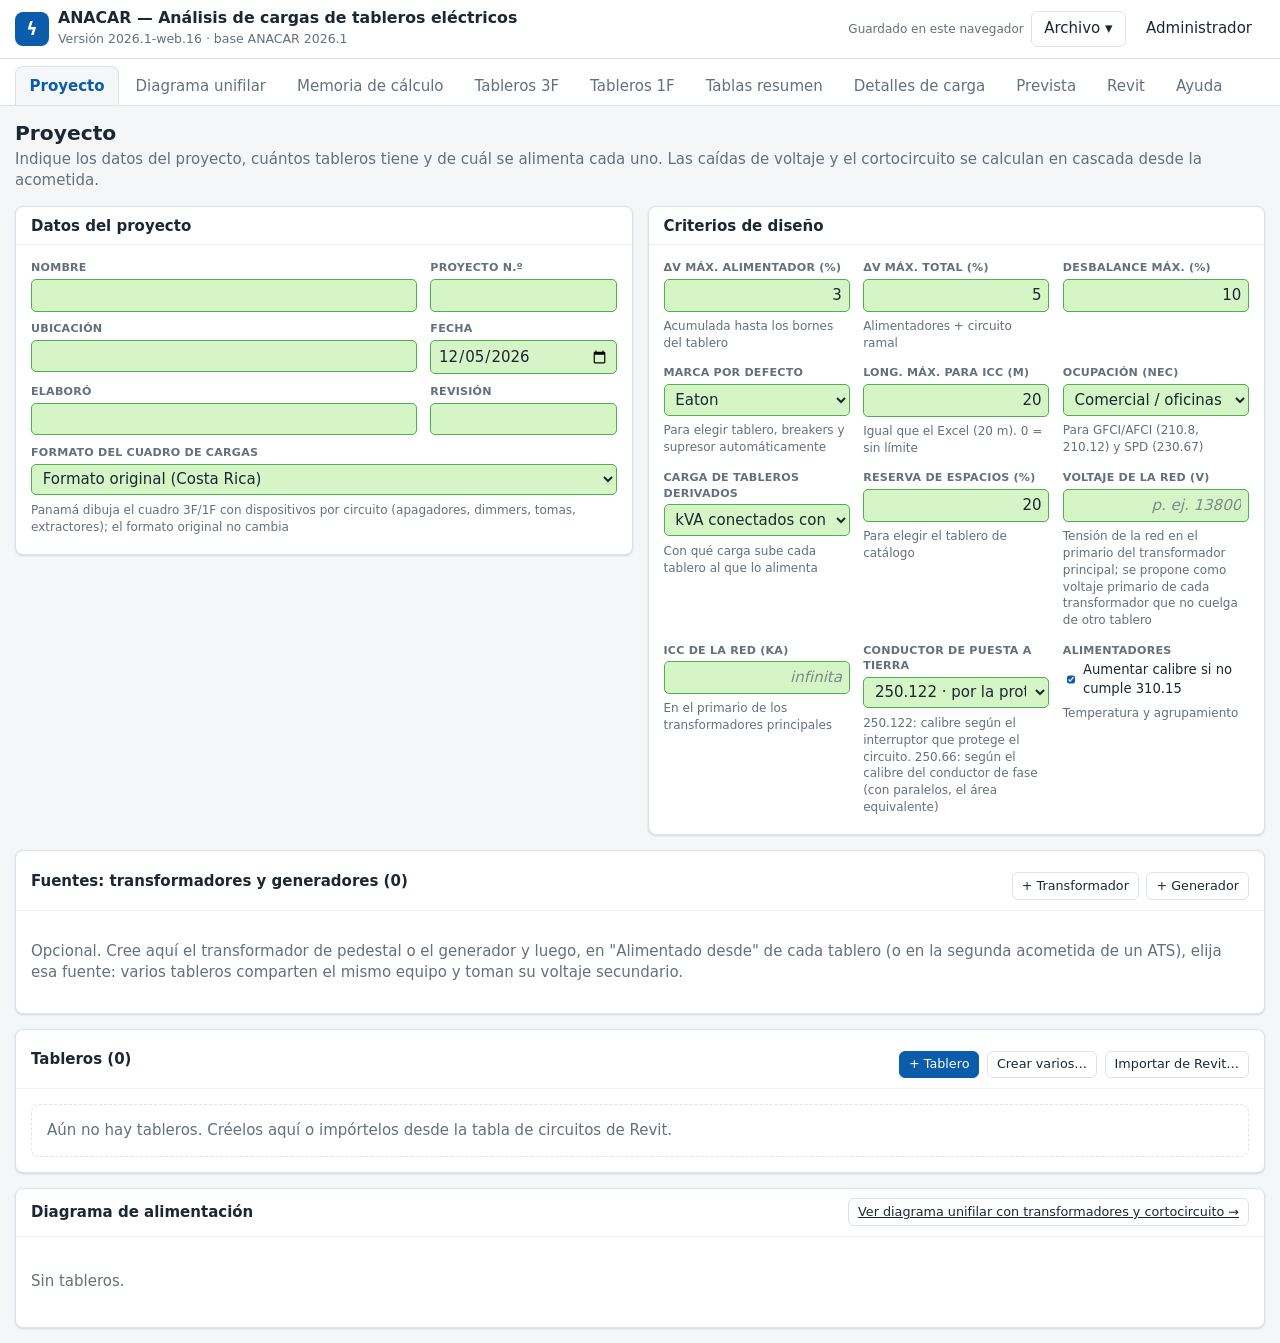
==== index.html @ eed027e2 "Tablas a CAD: los bloques de datos nuevos se insertan cada 40 mm Co-Authored-By: Claude Sonnet 5.5 <" ====
<!doctype html>
<html lang="es">
<head>
  <meta charset="utf-8">
  <meta name="viewport" content="width=device-width, initial-scale=1">
  <title>ANACAR Tableros</title>
  <meta name="description" content="Análisis de cargas de tableros eléctricos: memoria de cálculo por tablero, caída de voltaje y cortocircuito en cascada, cuadros 3F/1F y tablas resumen para Revit.">
  <link rel="icon" href="data:image/svg+xml,%3Csvg xmlns='http://www.w3.org/2000/svg' viewBox='0 0 32 32'%3E%3Crect width='32' height='32' rx='7' fill='%230b5cab'/%3E%3Cpath d='M18 4 8 18h7l-2 10 11-15h-7z' fill='%23fff'/%3E%3C/svg%3E">
  <link rel="stylesheet" href="css/styles.css?v=20261105j">
</head>
<body>
  <header class="app-head">
    <div class="brand">
      <span class="logo" aria-hidden="true">ϟ</span>
      <div><h1>ANACAR — Análisis de cargas de tableros eléctricos</h1><small id="ver"></small></div>
    </div>
    <div id="actions" class="actions"></div>
  </header>
  <nav id="tabs" class="tabs no-print" role="tablist" aria-label="Secciones"></nav>
  <main id="view" class="view"></main>
  <div id="modal-root"></div>
  <div id="toast-root" aria-live="polite"></div>

  <noscript><p style="padding:2rem">Esta herramienta necesita JavaScript.</p></noscript>

  <!-- Orden importa: datos → utilidades → lógica → interfaz -->
  <script src="js/data/seed.js?v=20261105j"></script>
  <script src="js/data/simbolos.js?v=20261105j"></script>
  <script src="js/data/selectores.js?v=20261105j"></script>
  <script src="js/data/prl.js?v=20261105j"></script>
  <script src="js/selector.js?v=20261105j"></script>
  <script src="js/config.js?v=20261105j"></script>
  <script src="js/util.js?v=20261105j"></script>
  <script src="js/calc.js?v=20261105j"></script>
  <script src="js/store.js?v=20261105j"></script>
  <script src="js/auth.js?v=20261105j"></script>
  <script src="js/ui.js?v=20261105j"></script>
  <script src="js/xlsx-read.js?v=20261105j"></script>
  <script src="js/app.js?v=20261105j"></script>
  <script src="js/ui-proyecto.js?v=20261105j"></script>
  <script src="js/ui-prevista.js?v=20261105j"></script>
  <script src="js/ui-revit.js?v=20261105j"></script>
  <script src="js/ui-memoria.js?v=20261105j"></script>
  <script src="js/simbolos-cuadro.js?v=20261105j"></script>
  <script src="js/hoja.js?v=20261105j"></script>
  <script src="js/ui-cuadro.js?v=20261105j"></script>
  <script src="js/cajetin.js?v=20261105j"></script>
  <script src="js/cad-tablas.js?v=20261105j"></script>
  <script src="js/ui-unifilar.js?v=20261105j"></script>
  <script src="js/ui-resumen.js?v=20261105j"></script>
  <script src="js/ui-admin.js?v=20261105j"></script>
  <script src="js/ui-detalles.js?v=20261105j"></script>
  <script src="js/ilustraciones.js?v=20261105j"></script>
  <script src="js/ui-ayuda.js?v=20261105j"></script>
  <script src="js/reporte.js?v=20261105j"></script>
  <script src="js/export-excel.js?v=20261105j"></script>
  <script src="js/importar-anacar.js?v=20261105j"></script>
  <script>document.getElementById('ver').textContent = 'Versión ' + window.CONFIG.APP_VERSION + ' · base ' + window.SEED.version;</script>
</body>
</html>
---- css/styles.css ----
:root {
  --bg: #f4f6f8; --surface: #fff; --ink: #1d2733; --muted: #64707d; --line: #dde3ea; --line-2: #eef1f5;
  --brand: #0b5cab; --brand-ink: #fff; --brand-soft: #e6f0fa;
  --ok: #1b7f4b; --ok-bg: #e5f5ec; --bad: #b42318; --bad-bg: #fdecea; --warn: #8a5a00; --warn-bg: #fff4d6;
  --input: #d6f5c6; --input-line: #4caf50; --shadow: 0 1px 2px rgba(16,24,40,.06), 0 1px 3px rgba(16,24,40,.08);
  --pa: #fde2e1; --pb: #e3ecfb; --pc: #e6f4e1; --pa-i: #a3271c; --pb-i: #1d4f9c; --pc-i: #23663a;
  --radius: 8px; color-scheme: light dark;
}
@media (prefers-color-scheme: dark) {
  :root:not([data-theme="light"]) {
    --bg: #12171d; --surface: #1a2129; --ink: #e6ebf0; --muted: #9aa7b4; --line: #2c3641; --line-2: #232c36;
    --brand: #5aa7ee; --brand-ink: #0a1a2a; --brand-soft: #1b2b3d; --ok: #5fd096; --ok-bg: #17301f; --bad: #ff8a80; --bad-bg: #3a1c1a; --warn: #f3c969; --warn-bg: #33290f;
    --input: #1f4a29; --input-line: #5fd07a; --shadow: none; --pa: #3a2120; --pb: #1c2a40; --pc: #1c3023; --pa-i: #ff9d94; --pb-i: #8dbbff; --pc-i: #7fd6a0;
  }
}
:root[data-theme="dark"] {
  --bg: #12171d; --surface: #1a2129; --ink: #e6ebf0; --muted: #9aa7b4; --line: #2c3641; --line-2: #232c36;
  --brand: #5aa7ee; --brand-ink: #0a1a2a; --brand-soft: #1b2b3d; --ok: #5fd096; --ok-bg: #17301f; --bad: #ff8a80; --bad-bg: #3a1c1a; --warn: #f3c969; --warn-bg: #33290f;
  --input: #1f4a29; --input-line: #5fd07a; --shadow: none; --pa: #3a2120; --pb: #1c2a40; --pc: #1c3023; --pa-i: #ff9d94; --pb-i: #8dbbff; --pc-i: #7fd6a0;
}
* { box-sizing: border-box; }
html { font-size: 15px; }
body { margin: 0; background: var(--bg); color: var(--ink); font-family: system-ui, -apple-system, "Segoe UI", Roboto, Arial, sans-serif; line-height: 1.4; }
h1, h2, h3, h4 { margin: 0; line-height: 1.2; } h2 { font-size: 1.35rem; } h3 { font-size: 1rem; } h4 { font-size: .9rem; }
a { color: var(--brand); }
.muted { color: var(--muted); } .grow { flex: 1; } .nowrap { white-space: nowrap; } .r { text-align: right; } .l { text-align: left; }
.hint { color: var(--muted); font-size: .8rem; margin: .25rem 0; display: block; }
.err { color: var(--bad); } .bad { color: var(--bad); font-weight: 600; } .okc { color: var(--ok); } .warnc { color: var(--warn); font-weight: 600; }
.empty { color: var(--muted); padding: 1rem; background: var(--surface); border: 1px dashed var(--line); border-radius: var(--radius); }
.mono { font-family: ui-monospace, Consolas, monospace; font-size: .82rem; }

/* ---------- encabezado y pestañas ---------- */
.app-head { display: flex; align-items: center; justify-content: space-between; gap: 1rem; padding: .6rem 1rem; background: var(--surface); border-bottom: 1px solid var(--line); flex-wrap: wrap; }
.brand { display: flex; align-items: center; gap: .6rem; } .brand h1 { font-size: 1.05rem; } .brand small { color: var(--muted); }
.logo { display: grid; place-items: center; width: 34px; height: 34px; border-radius: 8px; background: var(--brand); color: var(--brand-ink); font-size: 1.15rem; font-weight: 700; }
.actions { display: flex; align-items: center; gap: .5rem; flex-wrap: wrap; }
.save-status { font-size: .8rem; color: var(--muted); } .save-status.error { color: var(--bad); }
.tabs { display: flex; gap: 2px; padding: .5rem 1rem 0; background: var(--surface); border-bottom: 1px solid var(--line); overflow-x: auto; position: sticky; top: 0; z-index: 30; }
.tab { padding: .55rem .9rem; border: 1px solid transparent; border-bottom: 0; border-radius: var(--radius) var(--radius) 0 0; color: var(--muted); text-decoration: none; white-space: nowrap; font-weight: 500; }
.tab:hover { background: var(--line-2); color: var(--ink); }
.tab.active { background: var(--bg); border-color: var(--line); color: var(--brand); font-weight: 650; box-shadow: 0 2px 0 var(--bg); margin-bottom: -1px; }
.tab.admin { margin-left: auto; color: var(--warn); }
.view { padding: 1rem; max-width: 1680px; margin: 0 auto; display: flex; flex-direction: column; gap: 1rem; }
.page-h p { margin: .25rem 0 0; } .page-h.row { display: flex; justify-content: space-between; align-items: flex-end; gap: 1rem; flex-wrap: wrap; }

/* ---------- botones y formularios ---------- */
.btn, summary.btn { appearance: none; display: inline-flex; align-items: center; gap: .35rem; padding: .45rem .8rem; border-radius: 6px; border: 1px solid var(--line); background: var(--surface); color: var(--ink); font: inherit; cursor: pointer; list-style: none; white-space: nowrap; }
.btn:hover { background: var(--line-2); } .btn:focus-visible, .icon-btn:focus-visible, a:focus-visible { outline: 2px solid var(--brand); outline-offset: 1px; }
.btn.primary { background: var(--brand); border-color: var(--brand); color: var(--brand-ink); } .btn.primary:hover { filter: brightness(1.08); }
.btn.danger { color: var(--bad); border-color: var(--bad); } .btn.small { padding: .25rem .6rem; font-size: .85rem; } .btn.ghost { background: transparent; border-color: transparent; text-align: left; }
.btn.admin-on { background: var(--warn-bg); color: var(--warn); border-color: var(--warn); }
summary::-webkit-details-marker { display: none; } summary { cursor: pointer; }
.icon-btn { appearance: none; border: 1px solid transparent; background: transparent; color: var(--muted); cursor: pointer; border-radius: 4px; width: 26px; height: 26px; font-size: .8rem; padding: 0; }
.icon-btn:hover { background: var(--line-2); color: var(--ink); } .icon-btn.danger:hover { background: var(--bad-bg); color: var(--bad); }
input, select, textarea { font: inherit; color: var(--ink); background: var(--surface); border: 1px solid var(--line); border-radius: 5px; padding: .32rem .45rem; width: 100%; min-width: 0; }
input:not([type=checkbox]):not([type=search]):not(:disabled), textarea, select:not(:disabled) { background: var(--input); border-color: var(--input-line); }
.toolbar select, .chips select, .page-h select { background: var(--surface); border-color: var(--line); }
input::placeholder { color: var(--muted); opacity: .8; font-style: italic; }
input.num { text-align: right; font-variant-numeric: tabular-nums; } input.invalid { outline: 2px solid var(--bad); }
input[type=checkbox] { width: auto; accent-color: var(--brand); }
input:focus, select:focus, textarea:focus { outline: 2px solid var(--brand); outline-offset: -1px; border-color: transparent; }
.field { display: flex; flex-direction: column; gap: .2rem; min-width: 0; }
.field-l { font-size: .74rem; color: var(--muted); font-weight: 600; text-transform: uppercase; letter-spacing: .02em; }
.field.inline { flex-direction: row; align-items: center; gap: .4rem; } .field.inline select { width: auto; }
.ro { display: block; padding: .32rem .45rem; background: var(--line-2); border-radius: 5px; min-height: 1.9rem; }
.toolbar { display: flex; gap: .5rem; align-items: center; flex-wrap: wrap; margin-top: .75rem; }
.toolbar select, .toolbar input[type=search] { width: auto; min-width: 12rem; }
.sticky-bar { position: sticky; top: 2.6rem; z-index: 20; background: var(--bg); padding: .5rem 0; margin-top: 0; }
.row { display: flex; gap: .4rem; }
.mt { margin-top: .3rem; } .d { display: block; }
.w-num { width: 5.2rem; } .w-xs { width: 4.4rem; } .w-xxs { width: 3.2rem; } .w-pos { width: 5.6rem; } .w-nm { width: 9rem; }
.w-det { width: 15rem; } .w-desc { width: 15rem; } .w-ais { width: 6.5rem; } .w-bk { width: 8rem; }

/* ---------- tarjetas y rejillas ---------- */
.cols { display: grid; grid-template-columns: repeat(auto-fit, minmax(min(100%, 430px), 1fr)); gap: 1rem; align-items: start; }
.grid2, .grid3, .grid4 { display: grid; gap: .65rem .9rem; }
.grid2 { grid-template-columns: repeat(2, minmax(0, 1fr)); } .grid3 { grid-template-columns: repeat(3, minmax(0, 1fr)); } .grid4 { grid-template-columns: repeat(auto-fill, minmax(190px, 1fr)); }
.span2 { grid-column: span 2; } .span3 { grid-column: span 3; }
.card { background: var(--surface); border: 1px solid var(--line); border-radius: var(--radius); box-shadow: var(--shadow); min-width: 0; }
.card-h { display: flex; align-items: center; justify-content: space-between; gap: .6rem; padding: .65rem 1rem; border-bottom: 1px solid var(--line-2); }
.card-b { padding: 1rem; }
details.card > summary.card-h { border-bottom: 0; } details.card[open] > summary.card-h { border-bottom: 1px solid var(--line-2); }
details.card > summary h3::before { content: "▸ "; color: var(--muted); } details.card[open] > summary h3::before { content: "▾ "; }
.kpis { display: flex; gap: .5rem; flex-wrap: wrap; }
.kpi { background: var(--surface); border: 1px solid var(--line); border-radius: var(--radius); padding: .4rem .75rem; min-width: 8.5rem; display: flex; flex-direction: column; }
.kpi-l { font-size: .68rem; color: var(--muted); text-transform: uppercase; letter-spacing: .03em; } .kpi strong { font-size: 1.1rem; font-variant-numeric: tabular-nums; } .kpi small { color: var(--muted); font-size: .76rem; }
.kpi.warn { background: var(--warn-bg); border-color: var(--warn); } .kpi.warn strong { color: var(--warn); }
.avisos { margin: 0; padding: .6rem 1rem .6rem 2rem; background: var(--warn-bg); color: var(--warn); border: 1px solid var(--warn); border-radius: var(--radius); }
.badge { display: inline-block; font-size: .74rem; font-weight: 600; padding: .1rem .45rem; border-radius: 999px; white-space: nowrap; }
.badge.ok { background: var(--ok-bg); color: var(--ok); } .badge.warn { background: var(--warn-bg); color: var(--warn); cursor: help; } .badge.bad { background: var(--bad-bg); color: var(--bad); }
.chips { display: flex; flex-wrap: wrap; gap: .35rem; }
.chip { padding: .3rem .7rem; border-radius: 999px; border: 1px solid var(--line); background: var(--surface); color: var(--ink); text-decoration: none; font-size: .86rem; }
.chip:hover { background: var(--line-2); } .chip.active { background: var(--brand); border-color: var(--brand); color: var(--brand-ink); font-weight: 600; }
.chip.warn:not(.active) { border-color: var(--warn); }
.help { margin: 0; padding-left: 1.2rem; } .help li { margin: .25rem 0; }
.movs li { margin: .2rem 0; }

/* ---------- tablas ---------- */
.tbl-wrap { overflow: auto; max-width: 100%; border: 1px solid var(--line-2); border-radius: 6px; }
.tbl-wrap.tall { max-height: 65vh; }
.tbl { border-collapse: collapse; width: 100%; font-size: .86rem; font-variant-numeric: tabular-nums; }
.tbl th { text-align: left; font-size: .7rem; text-transform: uppercase; letter-spacing: .02em; color: var(--muted); background: var(--line-2); padding: .4rem .45rem; white-space: nowrap; vertical-align: bottom; }
.tbl thead th { position: sticky; top: 0; z-index: 2; } .tbl thead tr.grp th { text-align: center; background: var(--brand-soft); color: var(--brand); border-left: 2px solid var(--surface); }
.tbl thead tr.grp + tr th { top: 1.75rem; }
.tbl td { padding: .2rem .35rem; border-bottom: 1px solid var(--line-2); vertical-align: middle; }
.tbl tfoot th { background: var(--line-2); color: var(--ink); font-size: .8rem; text-transform: none; }
.tbl.narrow { width: auto; } .tbl td.nm { white-space: nowrap; }
.tbl td select { min-width: 4.8rem; } .tbl td select.w-padre { min-width: 11rem; } .tbl td input.mt { min-width: 11rem; }
.tbl .acc { white-space: nowrap; text-align: right; }
.tbl tr.row-warn td { background: var(--warn-bg); } .tbl tr.row-link td { background: var(--brand-soft); }
.tbl .sticky { position: sticky; left: 0; background: var(--surface); z-index: 1; }
.tbl tr.row-warn .sticky { background: var(--warn-bg); } .tbl tr.row-link .sticky { background: var(--brand-soft); }
.tbl.calc td { white-space: nowrap; } .tbl.calc select, .tbl.calc input { padding: .2rem .3rem; font-size: .84rem; }
.tbl .link { display: block; font-size: .78rem; font-weight: 600; text-decoration: none; }
td.ph0 { background: var(--pa); color: var(--pa-i); } td.ph1 { background: var(--pb); color: var(--pb-i); } td.ph2 { background: var(--pc); color: var(--pc-i); }
.tbl.vert th { white-space: normal; min-width: 14rem; } .tbl.vert thead th { text-align: center; min-width: 7rem; } .tbl.vert tbody th { position: sticky; left: 0; }
.tbl.vert tr.sub th { color: var(--brand); }
.tbl.res td { white-space: nowrap; } .tbl.res thead th { text-align: center; white-space: normal; min-width: 4.5rem; }
.kv { border-collapse: collapse; width: 100%; font-size: .88rem; } .kv th { text-align: left; font-weight: 500; color: var(--muted); padding: .28rem .5rem .28rem 0; width: 50%; } .kv td { padding: .28rem 0; border-bottom: 1px solid var(--line-2); }

/* ---------- diagrama de alimentación ---------- */
.tree { overflow-x: auto; padding: .3rem 0; }
.tree ul { list-style: none; margin: 0; padding-left: 1.6rem; position: relative; }
.tree > ul { padding-left: 0; }
.tree li { position: relative; padding: .35rem 0 .35rem .9rem; }
.tree ul ul li::before { content: ""; position: absolute; left: 0; top: 0; bottom: 0; border-left: 2px solid var(--line); }
.tree ul ul li:last-child::before { bottom: 50%; }
.tree ul ul li::after { content: ""; position: absolute; left: 0; top: 50%; width: .9rem; border-top: 2px solid var(--line); }
.tree li.root { padding-left: 0; }
.source { display: inline-block; font-weight: 700; padding: .3rem .7rem; border: 2px solid var(--ink); border-radius: 4px; font-size: .85rem; }
.node { display: inline-flex; flex-wrap: wrap; align-items: baseline; gap: .15rem .7rem; padding: .45rem .7rem; border: 1px solid var(--line); border-left: 4px solid var(--brand); border-radius: 6px; background: var(--surface); text-decoration: none; color: var(--ink); max-width: 46rem; }
.node:hover { background: var(--brand-soft); } .node.warn { border-left-color: var(--warn); }
.node small { color: var(--muted); font-variant-numeric: tabular-nums; }
.tag { font-size: .74rem; padding: .05rem .4rem; border-radius: 4px; background: var(--line-2); color: var(--muted); }

/* ---------- cuadro de cargas (Tableros 3F / 1F) ---------- */
.cuadro { background: var(--surface); border: 1px solid var(--line); border-radius: var(--radius); padding: 1rem; display: flex; flex-direction: column; gap: .8rem; }
.cq-h { display: flex; justify-content: space-between; align-items: baseline; flex-wrap: wrap; gap: .5rem; border-bottom: 2px solid var(--ink); padding-bottom: .4rem; }
.cq-h h3 { font-size: 1.25rem; }
.cq-grid { display: grid; grid-template-columns: repeat(auto-fit, minmax(min(100%, 380px), 1fr)); gap: .7rem; }
.cq-sec { border: 1px solid var(--line); border-radius: 6px; overflow: hidden; } .cq-sec.wide { grid-column: 1 / -1; }
.cq-sec h4 { background: var(--brand-soft); color: var(--brand); padding: .3rem .6rem; font-size: .78rem; text-transform: uppercase; letter-spacing: .03em; }
.cq-cells { display: grid; grid-template-columns: repeat(auto-fill, minmax(110px, 1fr)); }
.ce { padding: .3rem .55rem; border-right: 1px solid var(--line-2); border-bottom: 1px solid var(--line-2); display: flex; flex-direction: column; }
.ce span { font-size: .68rem; color: var(--muted); } .ce b { font-variant-numeric: tabular-nums; font-size: .9rem; }
.tbl.cq td { white-space: nowrap; } .tbl.cq td:nth-child(2) { white-space: normal; min-width: 12rem; }
.leyenda { font-size: .72rem; color: var(--muted); margin: 0; }
.posiciones summary { font-weight: 600; color: var(--brand); }
.panel { display: grid; gap: 2px; margin-top: .5rem; max-width: 760px; font-size: .8rem; }
.prow { display: grid; grid-template-columns: 1fr 2.2rem 1fr; gap: 2px; }
.slot { display: flex; gap: .4rem; align-items: center; padding: .25rem .4rem; border: 1px solid var(--line); border-radius: 4px; background: var(--surface); min-height: 1.9rem; }
.slot i { font-style: normal; font-weight: 700; color: var(--muted); min-width: 1.6rem; text-align: right; } .slot small { color: var(--muted); }
.slot.vacio { color: var(--muted); border-style: dashed; } .slot.cont { background: var(--line-2); }
.pfase { display: grid; place-items: center; font-weight: 700; border-radius: 4px; }
.pfase.ph0 { background: var(--pa); color: var(--pa-i); } .pfase.ph1 { background: var(--pb); color: var(--pb-i); } .pfase.ph2 { background: var(--pc); color: var(--pc-i); }

/* ---------- administración ---------- */
.admin-layout { display: grid; grid-template-columns: 230px minmax(0, 1fr); gap: 1rem; align-items: start; }
.side { display: flex; flex-direction: column; gap: 2px; position: sticky; top: 3.2rem; }
.side a { padding: .4rem .7rem; border-radius: 6px; text-decoration: none; color: var(--ink); font-size: .9rem; } .side a:hover { background: var(--line-2); } .side a.active { background: var(--brand); color: var(--brand-ink); font-weight: 600; }
.tbl.admin input, .tbl.admin select { padding: .2rem .3rem; font-size: .84rem; min-width: 5rem; } .tbl.admin select { min-width: 7.5rem; }
.tags { display: flex; flex-wrap: wrap; gap: .35rem; }
.tag-ed { display: inline-flex; align-items: center; gap: .1rem; padding: .1rem .2rem .1rem .55rem; border: 1px solid var(--line); border-radius: 999px; background: var(--line-2); font-size: .86rem; }

/* ---------- menú, modal y avisos ---------- */
.menu { position: relative; } .menu-b { position: absolute; right: 0; top: calc(100% + 4px); background: var(--surface); border: 1px solid var(--line); border-radius: 8px; box-shadow: 0 8px 24px rgba(0,0,0,.18); min-width: 280px; padding: .3rem; z-index: 50; display: flex; flex-direction: column; }
.menu-b hr { border: 0; border-top: 1px solid var(--line); margin: .3rem 0; width: 100%; }
.modal-back { position: fixed; inset: 0; background: rgba(10,18,28,.5); display: grid; place-items: center; z-index: 100; padding: 1rem; }
.modal { background: var(--surface); border-radius: 10px; width: min(560px, 100%); max-height: 92vh; display: flex; flex-direction: column; box-shadow: 0 20px 50px rgba(0,0,0,.35); } .modal.wide { width: min(860px, 100%); }
.modal-h, .modal-f { display: flex; align-items: center; justify-content: space-between; padding: .8rem 1rem; gap: .5rem; } .modal-h { border-bottom: 1px solid var(--line); } .modal-f { border-top: 1px solid var(--line); justify-content: flex-end; }
.modal-b { padding: 1rem; overflow: auto; } .modal-b p { margin-top: 0; }
#toast-root { position: fixed; bottom: 1rem; right: 1rem; display: flex; flex-direction: column; gap: .5rem; z-index: 200; }
.toast { background: #1d2733; color: #fff; padding: .6rem .9rem; border-radius: 6px; box-shadow: var(--shadow); transition: opacity .4s; } .toast.ok { background: #1b7f4b; } .toast.bad { background: #b42318; } .toast.out { opacity: 0; }

@media (max-width: 900px) {
  .admin-layout { grid-template-columns: 1fr; } .side { position: static; flex-direction: row; flex-wrap: wrap; }
  .grid3 { grid-template-columns: repeat(2, minmax(0, 1fr)); }
}
@media (max-width: 600px) {
  .view { padding: .6rem 16px; } .grid2, .grid3 { grid-template-columns: 1fr; } .span2, .span3 { grid-column: auto; }
  .app-head { padding: .5rem 16px; } .brand h1 { font-size: .95rem; }
}
@media print {
  @page { size: landscape; margin: 10mm; }
  body { background: #fff; color: #000; font-size: 11px; }
  .no-print, .app-head .actions, .tabs, #toast-root, .toolbar, .chips, .acc { display: none !important; }
  .view { padding: 0; max-width: none; } .card, .cuadro { box-shadow: none; break-inside: avoid; }
  .cuadro { break-after: page; border: 0; padding: 0; } .tbl-wrap { overflow: visible; border: 0; } .tbl thead th { position: static; }
  .posiciones { display: none; } details.card:not([open]) { display: none; }
}

/* ---------- hojas con el diseño del Excel (siempre en "papel" blanco) ---------- */
.hoja { background: #fff; color: #000; border: 1px solid var(--line); border-radius: var(--radius); padding: .6rem; display: flex; flex-direction: column; gap: .4rem; }
.hoja-acc { display: flex; gap: .5rem; align-items: center; justify-content: flex-end; }
.hoja .btn.ghost { color: #0b5cab; }
.hx-wrap { overflow: auto; max-width: 100%; }
.hx { border-collapse: collapse; table-layout: fixed; font-family: "Century Gothic", "CenturyGothic", "Futura", "Avenir Next", "Trebuchet MS", sans-serif; font-size: 16px; color: #000; background: #fff; }
.hx td { padding: 0 4px; overflow: hidden; white-space: nowrap; text-overflow: clip; vertical-align: middle; }
.hx td[class^="s-"]:not(.s-vacio):not(.s-ley) { border: 1px solid #000; }
.hx .s-tit { font-size: 64px; font-weight: 700; color: #006600; text-align: center; border: 2px solid #000 !important; }
.hx .s-tit2 { font-size: 40px; font-weight: 700; color: #006600; text-align: center; white-space: normal; border: 2px solid #000 !important; line-height: 1.1; }
.hx .s-alimL { font-size: 24px; font-weight: 700; background: #D9D9D9; text-align: center; }
.hx .s-alimV { font-size: 22px; font-weight: 700; text-align: center; white-space: normal; border: 2px solid #000 !important; }
.hx .s-barra { font-size: 24px; font-weight: 700; background: #D9D9D9; text-align: center; }
.hx .s-th, .hx .s-thg { font-size: 15px; font-weight: 700; text-align: center; white-space: normal; line-height: 1.1; }
.hx .s-thg { background: #D9D9D9; }
.hx .s-td { font-weight: 700; text-align: center; } .hx .s-tdn { text-align: center; }
.hx .s-tdl { font-weight: 700; text-align: left; white-space: normal; } .hx .s-tdr { font-weight: 700; text-align: right; }
.hx .s-gris, .hx .s-grisr { background: #D9D9D9; font-weight: 700; text-align: center; }
.hx .s-tot { background: #D9D9D9; font-weight: 700; text-align: center; white-space: normal; }
.hx .s-ley { font-size: 12px; white-space: normal; vertical-align: top; padding-top: 4px; }
.hx .s-logo { text-align: center; padding: 4px; } .hx .s-logo img { max-height: 120px; max-width: 95%; vertical-align: middle; }
.hx-wrap.real .hx { zoom: 1 !important; }
.chk { display: inline-flex; align-items: center; gap: .3rem; font-size: .88rem; }
@media print { .hoja { border: 0; padding: 0; break-after: page; } .hoja-acc { display: none; } .hx-wrap { overflow: visible; } }

/* ---------- diagrama unifilar ---------- */
.u-wrap { overflow: auto; background: var(--surface); border: 1px solid var(--line); border-radius: var(--radius); max-height: 78vh; }
.unifilar { display: block; font-family: system-ui, "Segoe UI", Arial, sans-serif; }
.unifilar .u-lin { stroke: var(--ink); stroke-width: 2; }
.unifilar .u-bus { stroke-width: 7; stroke-linecap: round; cursor: pointer; }
.unifilar .u-bk { fill: var(--surface); stroke: var(--ink); stroke-width: 2; cursor: pointer; } .unifilar .u-bk.mal { stroke: var(--bad); fill: var(--bad-bg); }
.unifilar .u-tr circle { fill: none; stroke: var(--ink); stroke-width: 2; } .unifilar .u-tr { cursor: pointer; } .unifilar .u-tr:hover circle { stroke: var(--brand); }
.unifilar .u-red { fill: url(#rayas); stroke: var(--ink); stroke-width: 2; } .unifilar .u-ray { stroke: var(--muted); stroke-width: 2; }
.unifilar .u-t { font-size: 11.5px; fill: var(--ink); } .unifilar .u-t.b { font-weight: 700; } .unifilar .u-t.mal { fill: var(--bad); font-weight: 700; } .unifilar .u-t.warn { fill: var(--warn); font-weight: 700; cursor: help; }
.unifilar .u-n { font-size: 14px; font-weight: 800; fill: var(--ink); cursor: pointer; } .unifilar .u-n:hover { fill: var(--brand); }
.unifilar .u-add { cursor: pointer; } .unifilar .u-add rect { fill: var(--brand-soft); stroke: var(--brand); } .unifilar .u-add text { font-size: 11px; fill: var(--brand); font-weight: 600; }
.u-ley { display: flex; gap: 1rem; flex-wrap: wrap; font-size: .82rem; color: var(--muted); } .u-ley i { display: inline-block; width: 18px; height: 5px; border-radius: 3px; margin-right: .3rem; vertical-align: middle; }
@media print { .u-wrap { max-height: none; overflow: visible; border: 0; } }

.valid { margin-top: 1rem; padding-top: .8rem; border-top: 1px solid var(--line-2); } .valid h4 { margin-bottom: .4rem; display: flex; gap: .5rem; align-items: center; }
.tbl td.c { text-align: center; }
.tbl tr.dim td { color: var(--muted); }
.nec { margin: 0; padding-left: 1rem; list-style: none; } .nec li { margin: .25rem 0; } .nec li.error { color: var(--bad); } .nec li.aviso { color: var(--warn); } .nec li.info { color: var(--muted); }
.hx .s-titR { font-size: 52px; font-weight: 700; color: #006600; text-align: center; white-space: normal; line-height: 1.1; border: 2px solid #000 !important; }
@media print { .hx { margin: 0 auto; } .hoja { align-items: center; } .hx-wrap { display: flex; justify-content: center; width: 100%; } }
@page { size: letter landscape; margin: 10mm; }

/* ---------- reporte de memoria ---------- */
.hoja.doc { padding: 1.2rem 1.6rem; font-family: "Century Gothic", Futura, "Trebuchet MS", sans-serif; font-size: 13px; }
.rep h1 { font-size: 1.4rem; color: #006600; } .rep h2 { font-size: 1.15rem; color: #006600; border-bottom: 2px solid #006600; margin: 1.4rem 0 .4rem; padding-bottom: .2rem; }
.rep h3 { font-size: 1rem; margin: 1rem 0 .3rem; } .rep h4 { font-size: .92rem; margin: .7rem 0 .2rem; } .rep p { margin: .15rem 0; }
.rep-h { display: flex; gap: 1rem; align-items: center; border-bottom: 3px solid #006600; padding-bottom: .5rem; } .rep-h img { height: 56px; }
.rt { border-collapse: collapse; width: 100%; margin: .2rem 0 .6rem; } .rt th, .rt td { border: 1px solid #999; padding: 2px 5px; vertical-align: top; } .rt th { background: #D9D9D9; text-align: left; }
.rt td.n { text-align: right; white-space: nowrap; } .rt.kv2 th { width: 32%; background: #f0f0f0; font-weight: 600; } .rt.chica { font-size: 11px; }
@media print { .hoja.doc { padding: 0; } .rep-tab { break-before: page; } .rt { page-break-inside: auto; } .rt tr { break-inside: avoid; } }
.unifilar .u-trc, .unifilar .u-gen { fill: none; stroke: var(--ink); stroke-width: 2; } .unifilar .u-ups, .unifilar .u-ats { fill: var(--surface); stroke: var(--ink); stroke-width: 2; }
.unifilar .u-lin2 { stroke: var(--ink); stroke-width: 2; stroke-dasharray: 6 4; } .unifilar .u-tab { fill: var(--surface); stroke: var(--ink); stroke-width: 1.2; } .unifilar .u-tabl { stroke: var(--line); stroke-width: 1; }
.unifilar .u-t.s { font-size: 10px; } .unifilar .clic { cursor: pointer; } .unifilar .u-trc.clic:hover { stroke: var(--brand); }
@media print { .app-head { display: none !important; } }

/* ---------- Ayuda: guía, glosario y catálogo ---------- */
.glosario { display: flex; flex-direction: column; gap: .8rem; }
.glo { display: grid; grid-template-columns: minmax(0, 1fr) 260px; gap: 1rem; align-items: start; background: var(--surface); border: 1px solid var(--line); border-radius: var(--radius); padding: .9rem 1rem; }
.glo h4 { margin: 0 0 .35rem; color: var(--brand); font-size: 1.02rem; }
.glo p { margin: 0 0 .5rem; line-height: 1.45; }
.ilus { background: #fff; border: 1px solid var(--line); border-radius: 8px; padding: 4px; display: flex; flex-direction: column; align-items: center; gap: 4px; }
.ilus svg, .ilus img { width: 100%; height: auto; max-height: 220px; object-fit: contain; display: block; }
.ilus-acc { display: flex; gap: .3rem; }
.tbl.mini { font-size: .8rem; } .tbl.mini td, .tbl.mini th { padding: .15rem .4rem; }
.glo .tbl-wrap { max-height: 260px; overflow: auto; }
.leyenda { display: flex; flex-wrap: wrap; gap: .8rem; align-items: center; margin-bottom: .6rem; } .leyenda .muestra input { width: 15rem; }
ol.guia li { margin: .35rem 0; line-height: 1.45; }
@media (max-width: 760px) { .glo { grid-template-columns: 1fr; } }

/* símbolos del unifilar (bloques de los DU) */
.unifilar .u-sim line, .unifilar .u-sim path, .unifilar .u-sim circle { fill: none; stroke: var(--ink); stroke-width: 1.8; stroke-linecap: round; }
.unifilar .u-sim circle.rell { fill: var(--ink); stroke: none; }
.unifilar .u-sim .u-st { fill: var(--ink); stroke: none; font-weight: 700; }
.unifilar .u-sim.mal line, .unifilar .u-sim.mal path, .unifilar .u-sim.mal circle { stroke: var(--bad); } .unifilar .u-sim.mal circle.rell { fill: var(--bad); }
.unifilar .u-sim.clic:hover line, .unifilar .u-sim.clic:hover path, .unifilar .u-sim.clic:hover circle { stroke: var(--brand); } .unifilar .u-sim.clic:hover circle.rell { fill: var(--brand); }

.zoom-u { display: inline-flex; align-items: center; gap: 4px; } .zoom-v { min-width: 3.2em; text-align: center; font-size: 12px; color: var(--muted); }
@media print { .zoom-u { display: none; } }
.u-wrap.mano { cursor: grab; } .u-wrap.mano.arrastrando, .u-wrap.arrastrando { cursor: grabbing; user-select: none; } .u-wrap.mano .unifilar * { cursor: inherit; }
/* zoom y mano en las hojas, barra superior de la tabla de circuitos, columnas de dispositivos (formato Panamá) */
.hx-wrap.pan { max-height: 78vh; } @media print { .hx-wrap.pan { max-height: none; } } .hx-wrap.mano { cursor: grab; } .hx-wrap.mano.arrastrando { cursor: grabbing; user-select: none; }
.tbl-wrap.circ { max-height: 70vh; } .scroll-top { overflow-x: auto; overflow-y: hidden; height: 15px; margin-bottom: 2px; display: none; }
th.dev, td.dev { background: var(--brand-soft); }

/* Unifilar: textos movibles */
.unifilar text.u-mov{ cursor: move; touch-action: none; }
.u-wrap.mano .unifilar text.u-mov{ cursor: move; }
.unifilar text.u-mov:hover{ fill: var(--brand); }
.u-wrap.arrastrando .unifilar text.u-mov{ user-select: none; }

/* Tabla de circuitos: columnas Fijo / Posición congeladas junto al encabezado */
.tbl.calc tbody td:nth-child(-n+2), .tbl.calc thead tr:not(.grp) th:nth-child(-n+2){ position: sticky; }
.tbl.calc tbody td:nth-child(1), .tbl.calc thead tr:not(.grp) th:nth-child(1){ left: 0; width: 3.2rem; min-width: 3.2rem; max-width: 3.2rem; text-align: center; }
.tbl.calc tbody td:nth-child(2), .tbl.calc thead tr:not(.grp) th:nth-child(2){ left: 3.2rem; min-width: 6.4rem; box-shadow: 2px 0 0 var(--line); }
.tbl.calc tbody td:nth-child(-n+2){ background: var(--surface); z-index: 1; }
.tbl.calc tr.row-warn td:nth-child(-n+2){ background: var(--warn-bg); }
.tbl.calc tr.row-link td:nth-child(-n+2){ background: var(--brand-soft); }
.tbl.calc thead tr:not(.grp) th:nth-child(-n+2){ z-index: 4; }

/* Memoria de cálculo: lista de tableros vertical (opcional) */
.mem-layout { display: grid; grid-template-columns: 14rem minmax(0, 1fr); gap: 1rem; align-items: start; }
.mem-lado { position: sticky; top: 3.2rem; max-height: calc(100vh - 4rem); display: flex; flex-direction: column; gap: .4rem; }
.mem-side { display: flex; flex-direction: column; gap: 2px; overflow: auto; padding-right: 2px; flex: 1 1 auto; min-height: 0; } .mem-side a { flex: 0 0 auto; }
.mem-side a { padding: .3rem .6rem; border-radius: 6px; text-decoration: none; color: var(--ink); font-size: .86rem; white-space: nowrap; overflow: hidden; text-overflow: ellipsis; border-left: 3px solid transparent; }
.mem-side a:hover { background: var(--line-2); } .mem-side a.active { background: var(--brand); color: var(--brand-ink); font-weight: 600; } .mem-side a.warn:not(.active) { border-left-color: var(--warn); }
.mem-principal { min-width: 0; }
@media (max-width: 900px) { .mem-layout { grid-template-columns: 1fr; } .mem-lado { position: static; max-height: 12rem; } }
@media print { .mem-layout { display: block; } .mem-lado { display: none; } }

/* ---------- Láminas con cajetín (PDF 1100 × 750 mm, js/cajetin.js) ---------- */
#pdf-doc.pdf-lamina { overflow: hidden; line-height: 0; font-size: 0; background: #fff; }
#pdf-doc.pdf-lamina .pdf-lam { overflow: hidden; break-after: page; page-break-after: always; }
#pdf-doc.pdf-lamina .pdf-lam:last-child { break-after: auto; page-break-after: auto; }
@media screen { #pdf-doc { position: absolute; left: -99999px; top: 0; } }
@media print { body.pdf-imprime > *:not(#pdf-doc) { display: none !important; } body.pdf-imprime { margin: 0; background: #fff; } }
#pdf-doc { --ink: #1d2733; --muted: #64707d; --line: #dde3ea; --surface: #fff; --brand: #0b5cab; --ok: #1b7f4b; --bad: #b42318; --bad-bg: #fdecea; --warn: #8a5a00; color-scheme: light; }
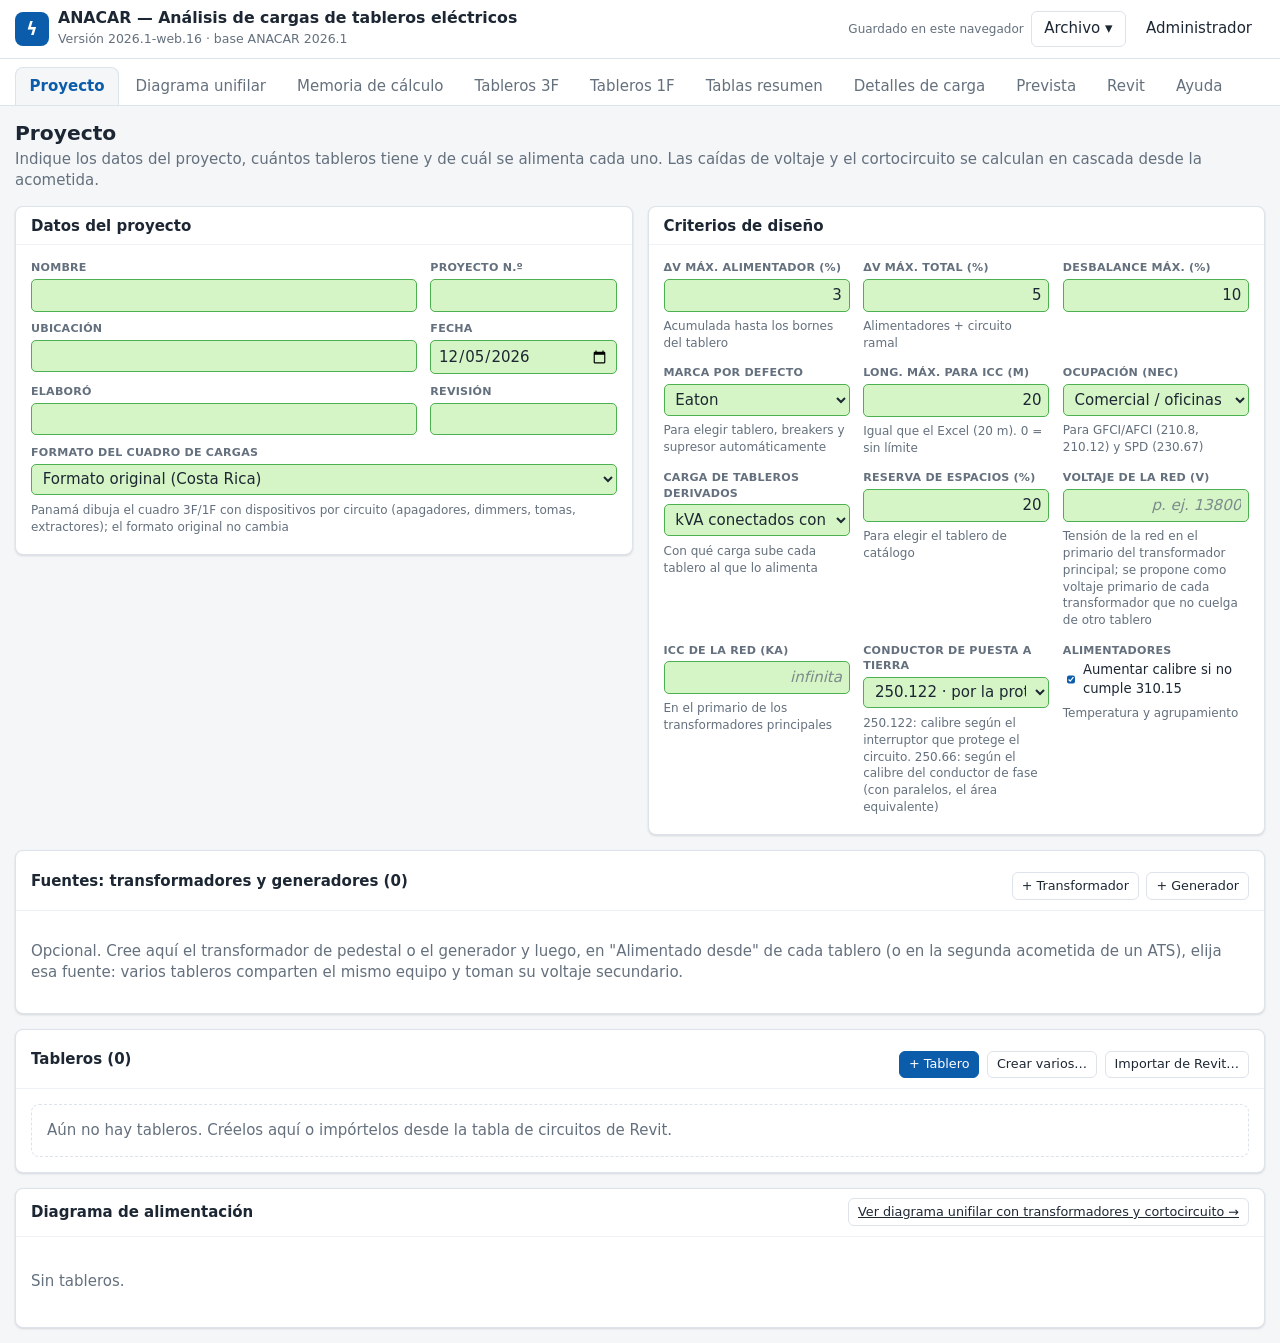
==== commit 7865fd77: "Tablas a CAD: contenido de los bloques en capa 0 y color/tipo de línea PorCapa (toman la capa de la " ====
--- a/index.html
+++ b/index.html
@@ -6,7 +6,7 @@
   <title>ANACAR Tableros</title>
   <meta name="description" content="Análisis de cargas de tableros eléctricos: memoria de cálculo por tablero, caída de voltaje y cortocircuito en cascada, cuadros 3F/1F y tablas resumen para Revit.">
   <link rel="icon" href="data:image/svg+xml,%3Csvg xmlns='http://www.w3.org/2000/svg' viewBox='0 0 32 32'%3E%3Crect width='32' height='32' rx='7' fill='%230b5cab'/%3E%3Cpath d='M18 4 8 18h7l-2 10 11-15h-7z' fill='%23fff'/%3E%3C/svg%3E">
-  <link rel="stylesheet" href="css/styles.css?v=20261105j">
+  <link rel="stylesheet" href="css/styles.css?v=20261105l">
 </head>
 <body>
   <header class="app-head">
@@ -24,37 +24,37 @@
   <noscript><p style="padding:2rem">Esta herramienta necesita JavaScript.</p></noscript>
 
   <!-- Orden importa: datos → utilidades → lógica → interfaz -->
-  <script src="js/data/seed.js?v=20261105j"></script>
-  <script src="js/data/simbolos.js?v=20261105j"></script>
-  <script src="js/data/selectores.js?v=20261105j"></script>
-  <script src="js/data/prl.js?v=20261105j"></script>
-  <script src="js/selector.js?v=20261105j"></script>
-  <script src="js/config.js?v=20261105j"></script>
-  <script src="js/util.js?v=20261105j"></script>
-  <script src="js/calc.js?v=20261105j"></script>
-  <script src="js/store.js?v=20261105j"></script>
-  <script src="js/auth.js?v=20261105j"></script>
-  <script src="js/ui.js?v=20261105j"></script>
-  <script src="js/xlsx-read.js?v=20261105j"></script>
-  <script src="js/app.js?v=20261105j"></script>
-  <script src="js/ui-proyecto.js?v=20261105j"></script>
-  <script src="js/ui-prevista.js?v=20261105j"></script>
-  <script src="js/ui-revit.js?v=20261105j"></script>
-  <script src="js/ui-memoria.js?v=20261105j"></script>
-  <script src="js/simbolos-cuadro.js?v=20261105j"></script>
-  <script src="js/hoja.js?v=20261105j"></script>
-  <script src="js/ui-cuadro.js?v=20261105j"></script>
-  <script src="js/cajetin.js?v=20261105j"></script>
-  <script src="js/cad-tablas.js?v=20261105j"></script>
-  <script src="js/ui-unifilar.js?v=20261105j"></script>
-  <script src="js/ui-resumen.js?v=20261105j"></script>
-  <script src="js/ui-admin.js?v=20261105j"></script>
-  <script src="js/ui-detalles.js?v=20261105j"></script>
-  <script src="js/ilustraciones.js?v=20261105j"></script>
-  <script src="js/ui-ayuda.js?v=20261105j"></script>
-  <script src="js/reporte.js?v=20261105j"></script>
-  <script src="js/export-excel.js?v=20261105j"></script>
-  <script src="js/importar-anacar.js?v=20261105j"></script>
+  <script src="js/data/seed.js?v=20261105l"></script>
+  <script src="js/data/simbolos.js?v=20261105l"></script>
+  <script src="js/data/selectores.js?v=20261105l"></script>
+  <script src="js/data/prl.js?v=20261105l"></script>
+  <script src="js/selector.js?v=20261105l"></script>
+  <script src="js/config.js?v=20261105l"></script>
+  <script src="js/util.js?v=20261105l"></script>
+  <script src="js/calc.js?v=20261105l"></script>
+  <script src="js/store.js?v=20261105l"></script>
+  <script src="js/auth.js?v=20261105l"></script>
+  <script src="js/ui.js?v=20261105l"></script>
+  <script src="js/xlsx-read.js?v=20261105l"></script>
+  <script src="js/app.js?v=20261105l"></script>
+  <script src="js/ui-proyecto.js?v=20261105l"></script>
+  <script src="js/ui-prevista.js?v=20261105l"></script>
+  <script src="js/ui-revit.js?v=20261105l"></script>
+  <script src="js/ui-memoria.js?v=20261105l"></script>
+  <script src="js/simbolos-cuadro.js?v=20261105l"></script>
+  <script src="js/hoja.js?v=20261105l"></script>
+  <script src="js/ui-cuadro.js?v=20261105l"></script>
+  <script src="js/cajetin.js?v=20261105l"></script>
+  <script src="js/cad-tablas.js?v=20261105l"></script>
+  <script src="js/ui-unifilar.js?v=20261105l"></script>
+  <script src="js/ui-resumen.js?v=20261105l"></script>
+  <script src="js/ui-admin.js?v=20261105l"></script>
+  <script src="js/ui-detalles.js?v=20261105l"></script>
+  <script src="js/ilustraciones.js?v=20261105l"></script>
+  <script src="js/ui-ayuda.js?v=20261105l"></script>
+  <script src="js/reporte.js?v=20261105l"></script>
+  <script src="js/export-excel.js?v=20261105l"></script>
+  <script src="js/importar-anacar.js?v=20261105l"></script>
   <script>document.getElementById('ver').textContent = 'Versión ' + window.CONFIG.APP_VERSION + ' · base ' + window.SEED.version;</script>
 </body>
 </html>
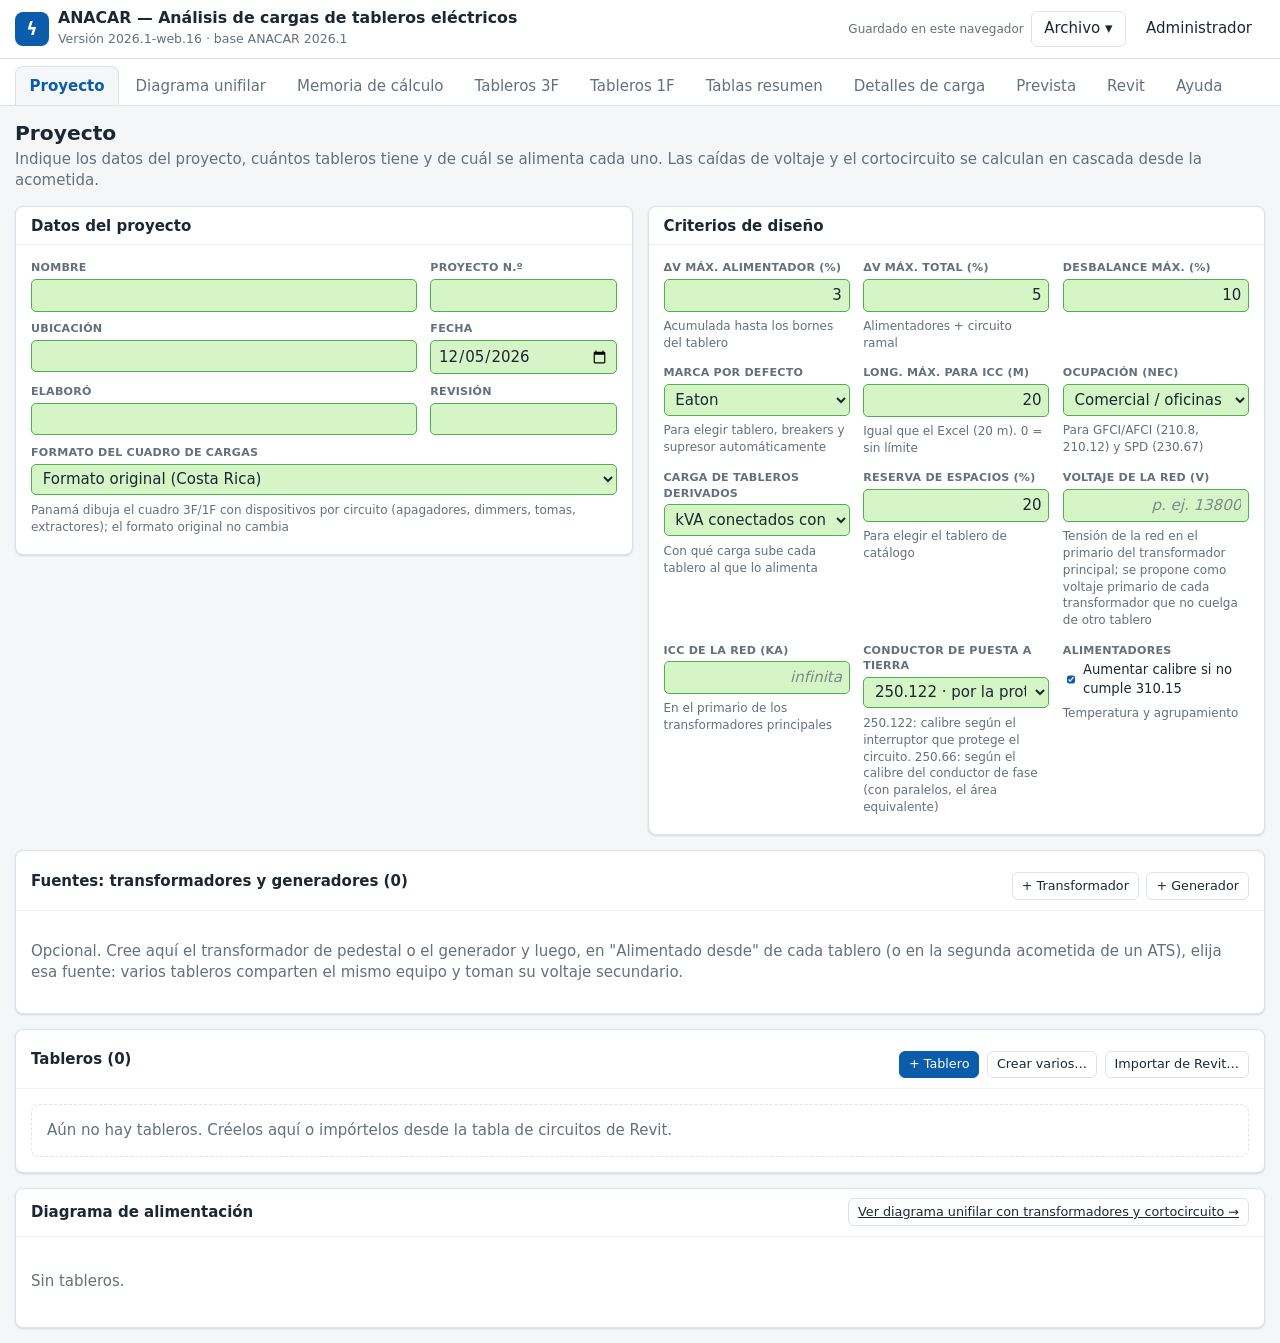
==== commit 2edf55fd: "Importador de ANACAR Excel: tableros de 120/240 V (Fases=1 con carga en A, B y C -> trifásico 120/24" ====
--- a/index.html
+++ b/index.html
@@ -6,7 +6,7 @@
   <title>ANACAR Tableros</title>
   <meta name="description" content="Análisis de cargas de tableros eléctricos: memoria de cálculo por tablero, caída de voltaje y cortocircuito en cascada, cuadros 3F/1F y tablas resumen para Revit.">
   <link rel="icon" href="data:image/svg+xml,%3Csvg xmlns='http://www.w3.org/2000/svg' viewBox='0 0 32 32'%3E%3Crect width='32' height='32' rx='7' fill='%230b5cab'/%3E%3Cpath d='M18 4 8 18h7l-2 10 11-15h-7z' fill='%23fff'/%3E%3C/svg%3E">
-  <link rel="stylesheet" href="css/styles.css?v=20261105l">
+  <link rel="stylesheet" href="css/styles.css?v=20261106e">
 </head>
 <body>
   <header class="app-head">
@@ -24,37 +24,37 @@
   <noscript><p style="padding:2rem">Esta herramienta necesita JavaScript.</p></noscript>
 
   <!-- Orden importa: datos → utilidades → lógica → interfaz -->
-  <script src="js/data/seed.js?v=20261105l"></script>
-  <script src="js/data/simbolos.js?v=20261105l"></script>
-  <script src="js/data/selectores.js?v=20261105l"></script>
-  <script src="js/data/prl.js?v=20261105l"></script>
-  <script src="js/selector.js?v=20261105l"></script>
-  <script src="js/config.js?v=20261105l"></script>
-  <script src="js/util.js?v=20261105l"></script>
-  <script src="js/calc.js?v=20261105l"></script>
-  <script src="js/store.js?v=20261105l"></script>
-  <script src="js/auth.js?v=20261105l"></script>
-  <script src="js/ui.js?v=20261105l"></script>
-  <script src="js/xlsx-read.js?v=20261105l"></script>
-  <script src="js/app.js?v=20261105l"></script>
-  <script src="js/ui-proyecto.js?v=20261105l"></script>
-  <script src="js/ui-prevista.js?v=20261105l"></script>
-  <script src="js/ui-revit.js?v=20261105l"></script>
-  <script src="js/ui-memoria.js?v=20261105l"></script>
-  <script src="js/simbolos-cuadro.js?v=20261105l"></script>
-  <script src="js/hoja.js?v=20261105l"></script>
-  <script src="js/ui-cuadro.js?v=20261105l"></script>
-  <script src="js/cajetin.js?v=20261105l"></script>
-  <script src="js/cad-tablas.js?v=20261105l"></script>
-  <script src="js/ui-unifilar.js?v=20261105l"></script>
-  <script src="js/ui-resumen.js?v=20261105l"></script>
-  <script src="js/ui-admin.js?v=20261105l"></script>
-  <script src="js/ui-detalles.js?v=20261105l"></script>
-  <script src="js/ilustraciones.js?v=20261105l"></script>
-  <script src="js/ui-ayuda.js?v=20261105l"></script>
-  <script src="js/reporte.js?v=20261105l"></script>
-  <script src="js/export-excel.js?v=20261105l"></script>
-  <script src="js/importar-anacar.js?v=20261105l"></script>
+  <script src="js/data/seed.js?v=20261106e"></script>
+  <script src="js/data/simbolos.js?v=20261106e"></script>
+  <script src="js/data/selectores.js?v=20261106e"></script>
+  <script src="js/data/prl.js?v=20261106e"></script>
+  <script src="js/selector.js?v=20261106e"></script>
+  <script src="js/config.js?v=20261106e"></script>
+  <script src="js/util.js?v=20261106e"></script>
+  <script src="js/calc.js?v=20261106e"></script>
+  <script src="js/store.js?v=20261106e"></script>
+  <script src="js/auth.js?v=20261106e"></script>
+  <script src="js/ui.js?v=20261106e"></script>
+  <script src="js/xlsx-read.js?v=20261106e"></script>
+  <script src="js/app.js?v=20261106e"></script>
+  <script src="js/ui-proyecto.js?v=20261106e"></script>
+  <script src="js/ui-prevista.js?v=20261106e"></script>
+  <script src="js/ui-revit.js?v=20261106e"></script>
+  <script src="js/ui-memoria.js?v=20261106e"></script>
+  <script src="js/simbolos-cuadro.js?v=20261106e"></script>
+  <script src="js/hoja.js?v=20261106e"></script>
+  <script src="js/ui-cuadro.js?v=20261106e"></script>
+  <script src="js/cajetin.js?v=20261106e"></script>
+  <script src="js/cad-tablas.js?v=20261106e"></script>
+  <script src="js/ui-unifilar.js?v=20261106e"></script>
+  <script src="js/ui-resumen.js?v=20261106e"></script>
+  <script src="js/ui-admin.js?v=20261106e"></script>
+  <script src="js/ui-detalles.js?v=20261106e"></script>
+  <script src="js/ilustraciones.js?v=20261106e"></script>
+  <script src="js/ui-ayuda.js?v=20261106e"></script>
+  <script src="js/reporte.js?v=20261106e"></script>
+  <script src="js/export-excel.js?v=20261106e"></script>
+  <script src="js/importar-anacar.js?v=20261106e"></script>
   <script>document.getElementById('ver').textContent = 'Versión ' + window.CONFIG.APP_VERSION + ' · base ' + window.SEED.version;</script>
 </body>
 </html>
